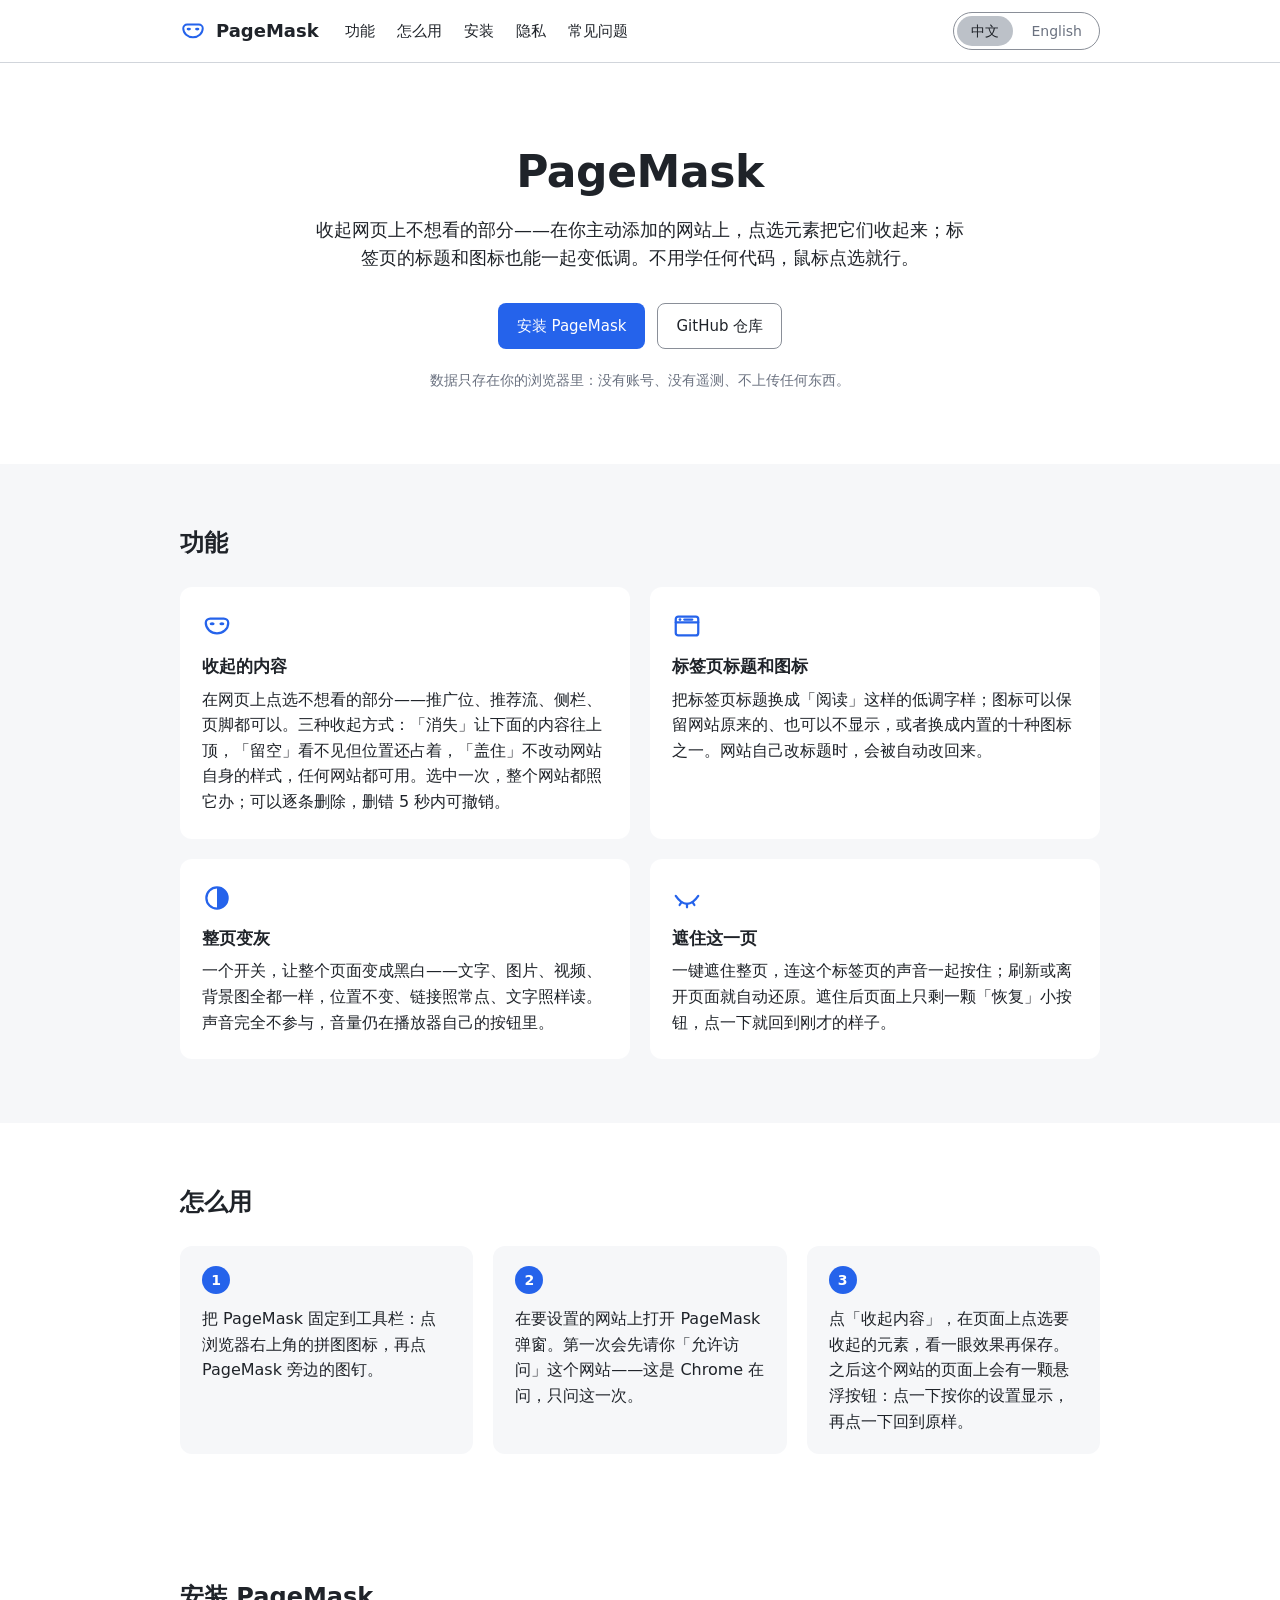
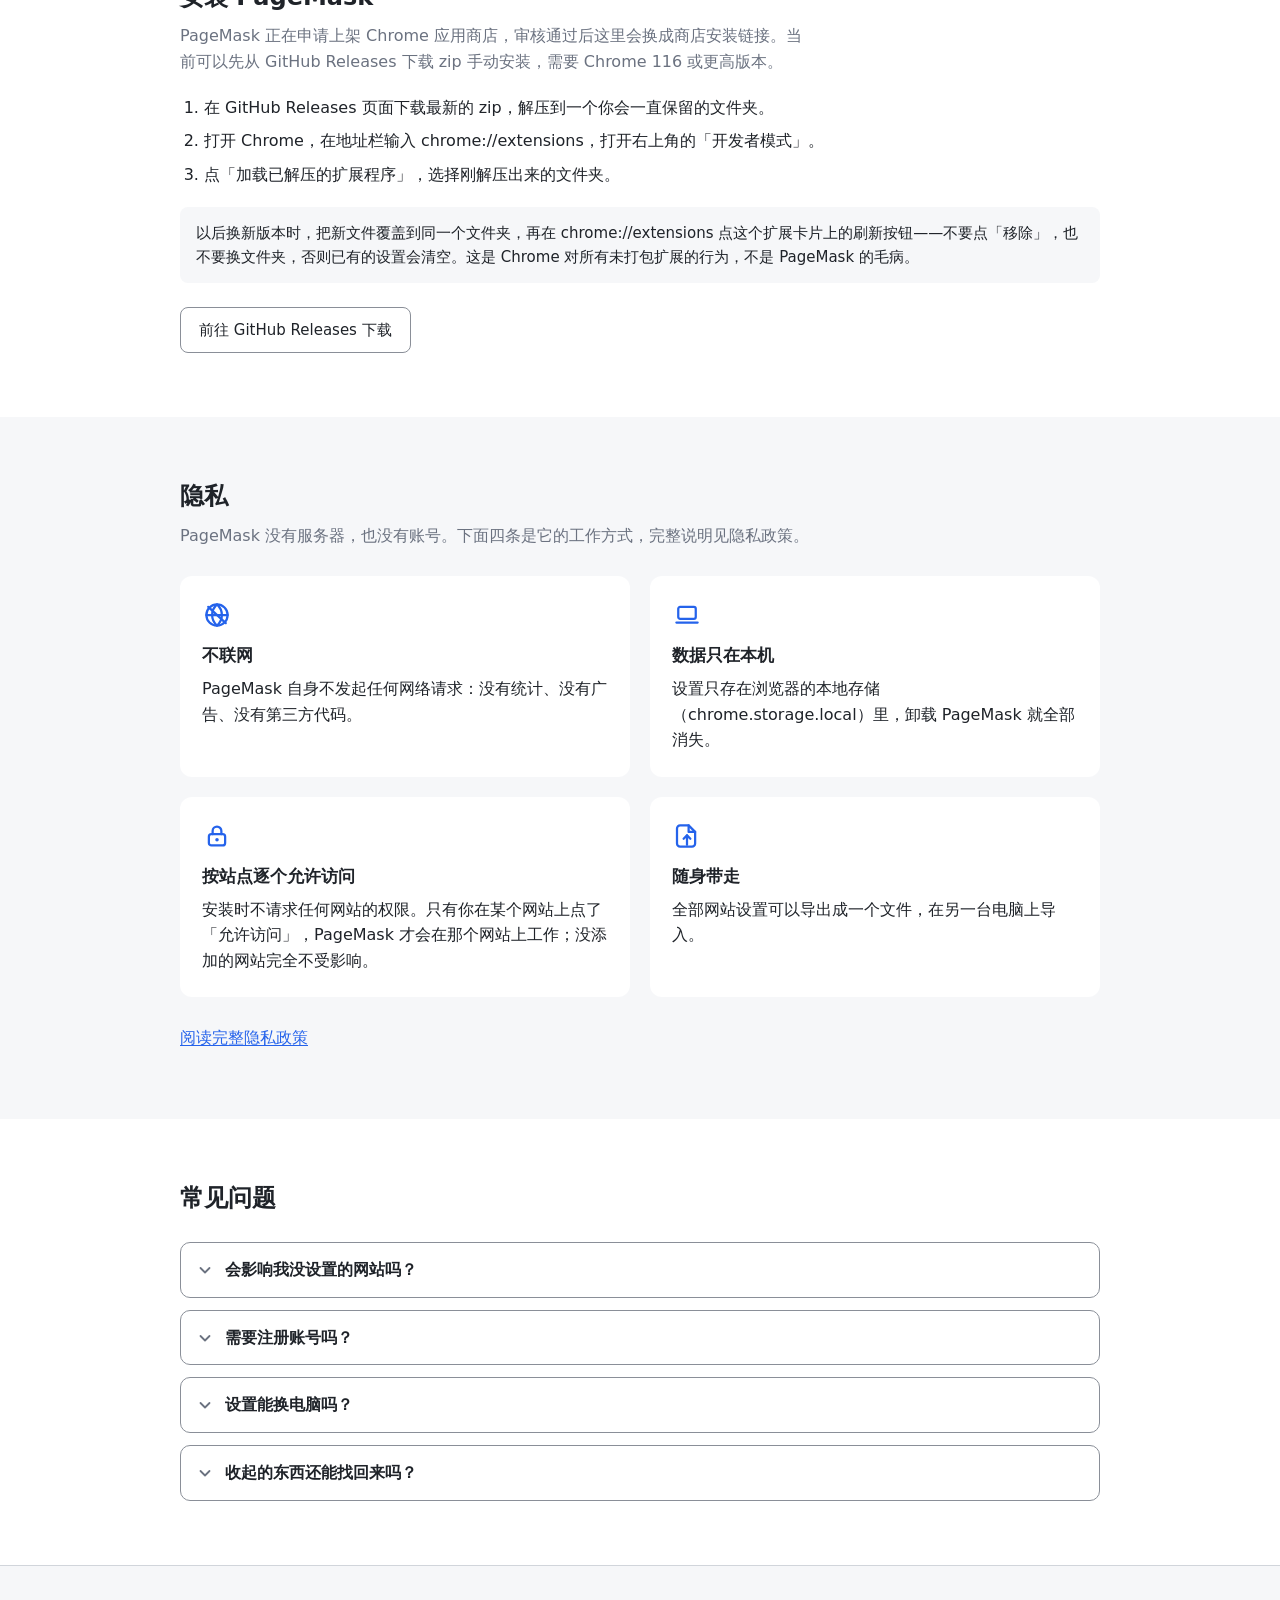
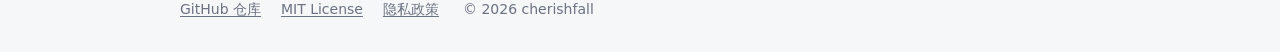
==== index.html @ 7dfb1380 "PageMask 落地页（中英双语）" ====
<!doctype html>
<html lang="zh-CN" data-title-zh="PageMask · 收起网页上不想看的部分" data-title-en="PageMask · Hide the parts of a page you don't want" data-desc-zh="PageMask 是一个 Chrome 扩展：在你主动添加的网站上，点选不想看的元素把它们收起来，标签页标题和图标也能一起变低调。数据只存在你的浏览器里。" data-desc-en="PageMask is a Chrome extension: on sites you add yourself, click the parts of a page you don't want and they're gone — and the tab goes low-key too. Your data stays in your browser.">
<head>
<meta charset="utf-8">
<meta name="viewport" content="width=device-width, initial-scale=1">
<meta name="color-scheme" content="light dark">
<meta name="description" content="PageMask 是一个 Chrome 扩展：在你主动添加的网站上，点选不想看的元素把它们收起来，标签页标题和图标也能一起变低调。数据只存在你的浏览器里。">
<meta name="theme-color" content="#ffffff" media="(prefers-color-scheme: light)">
<meta name="theme-color" content="#1f2329" media="(prefers-color-scheme: dark)">
<title>PageMask · 收起网页上不想看的部分</title>
<link rel="icon" href="data:image/svg+xml,%3Csvg xmlns='http://www.w3.org/2000/svg' viewBox='0 0 32 32'%3E%3Crect width='32' height='32' rx='7' fill='%232563eb'/%3E%3Cpath d='M6 13.5C6 11.1 7.9 9.3 10.3 9.3h11.4c2.4 0 4.3 1.8 4.3 4.2 0 5.6-4.5 9.5-10 9.5S6 19.1 6 13.5Z' fill='%23fff'/%3E%3Cellipse cx='11.4' cy='14' rx='2.3' ry='1.5' fill='%232563eb'/%3E%3Cellipse cx='20.6' cy='14' rx='2.3' ry='1.5' fill='%232563eb'/%3E%3C/svg%3E">
<script>
/* 语言偏好在首次绘制前应用，避免英文用户看到中文闪一下（JS 关闭时保持默认中文） */
(function () {
  'use strict';
  var lang = null;
  try { lang = localStorage.getItem('pagemask-landing-lang'); } catch (e) {}
  if (lang === 'en') {
    document.documentElement.classList.add('lang-en');
    document.documentElement.lang = 'en';
  }
})();
</script>
<style>
/* ── 色彩：与扩展 styles/tokens.css 同一套明暗两档（bg / bg-subtle / fg / muted / accent / border）。
   结构按 modern-web-guidance「dark-mode」：原始色值 → 语义变量默认浅色 →
   @media prefers-color-scheme 兜底（不支持 light-dark() 的浏览器）→ @supports light-dark()。
   对比度沿用 tokens.css 已实测的组合：fg/bg 15.78·12.75，muted/bg 4.83·5.98，
   accent/bg 5.17·7.68，border-control/bg 3.25·4.13（正文 ≥4.5，控件边界 ≥3）。 ── */
:root {
  color-scheme: light dark;

  /* 原始色值 */
  --accent-l: #2563eb;        --accent-d: #93b4ff;
  --accent-hover-l: #1d4ed8;  --accent-hover-d: #b4cbff;
  --accent-active-l: #1e40af; --accent-active-d: #c9dbff;
  --on-accent-l: #ffffff;     --on-accent-d: #1f2329;
  --fg-l: #1f2329;            --fg-d: #e5e7eb;
  --muted-l: #6b7280;         --muted-d: #9aa0a6;
  --bg-l: #ffffff;            --bg-d: #1f2329;
  --bg-subtle-l: #f6f7f9;     --bg-subtle-d: #2a2e35;
  --control-hover-l: #eef0f3; --control-hover-d: #23262c;
  --control-active-l: #e4e7eb;--control-active-d: #1d2025;
  --bg-selected-l: #bcc1c8;   --bg-selected-d: #303743;
  --border-l: #d1d5db;        --border-d: #3f444c;
  --border-control-l: #8a8f98;--border-control-d: #7d838c;

  /* 语义变量（默认浅色） */
  --accent: var(--accent-l);
  --accent-hover: var(--accent-hover-l);
  --accent-active: var(--accent-active-l);
  --on-accent: var(--on-accent-l);
  --fg: var(--fg-l);
  --muted: var(--muted-l);
  --bg: var(--bg-l);
  --bg-subtle: var(--bg-subtle-l);
  --control-hover: var(--control-hover-l);
  --control-active: var(--control-active-l);
  --bg-selected: var(--bg-selected-l);
  --border: var(--border-l);
  --border-control: var(--border-control-l);

  /* 动效：只动颜色类属性，150ms（design-ui §九）；reduced-motion 降到 120ms */
  --motion: 150ms;
  --ease: cubic-bezier(0.2, 0, 0.38, 0.9);
  --radius: 8px;
  --radius-card: 12px;
}
@media (prefers-color-scheme: dark) {
  :root {
    --accent: var(--accent-d);
    --accent-hover: var(--accent-hover-d);
    --accent-active: var(--accent-active-d);
    --on-accent: var(--on-accent-d);
    --fg: var(--fg-d);
    --muted: var(--muted-d);
    --bg: var(--bg-d);
    --bg-subtle: var(--bg-subtle-d);
    --control-hover: var(--control-hover-d);
    --control-active: var(--control-active-d);
    --bg-selected: var(--bg-selected-d);
    --border: var(--border-d);
    --border-control: var(--border-control-d);
  }
}
@supports (color: light-dark(#fff, #000)) {
  :root {
    --accent: light-dark(var(--accent-l), var(--accent-d));
    --accent-hover: light-dark(var(--accent-hover-l), var(--accent-hover-d));
    --accent-active: light-dark(var(--accent-active-l), var(--accent-active-d));
    --on-accent: light-dark(var(--on-accent-l), var(--on-accent-d));
    --fg: light-dark(var(--fg-l), var(--fg-d));
    --muted: light-dark(var(--muted-l), var(--muted-d));
    --bg: light-dark(var(--bg-l), var(--bg-d));
    --bg-subtle: light-dark(var(--bg-subtle-l), var(--bg-subtle-d));
    --control-hover: light-dark(var(--control-hover-l), var(--control-hover-d));
    --control-active: light-dark(var(--control-active-l), var(--control-active-d));
    --bg-selected: light-dark(var(--bg-selected-l), var(--bg-selected-d));
    --border: light-dark(var(--border-l), var(--border-d));
    --border-control: light-dark(var(--border-control-l), var(--border-control-d));
  }
}
@media (forced-colors: active) {
  :root {
    --accent: Highlight;
    --accent-hover: Highlight;
    --accent-active: Highlight;
    --on-accent: HighlightText;
    --fg: CanvasText;
    --muted: CanvasText;
    --bg: Canvas;
    --bg-subtle: Canvas;
    --control-hover: Canvas;
    --control-active: Canvas;
    --bg-selected: Canvas;
    --border: CanvasText;
    --border-control: CanvasText;
  }
}
@media (prefers-reduced-motion: reduce) {
  :root { --motion: 120ms; }
}
@media (prefers-reduced-motion: no-preference) {
  html { scroll-behavior: smooth; }
}

/* ── 基础 ── */
*, *::before, *::after { box-sizing: border-box; }
html { -webkit-text-size-adjust: 100%; }
body {
  margin: 0;
  background: var(--bg);
  color: var(--fg);
  font-family: system-ui, -apple-system, "PingFang SC", "Microsoft YaHei", sans-serif;
  font-size: 16px;
  line-height: 1.6;
}
h1, h2, h3, p, ul, ol { margin: 0; }
svg { display: block; }
main:focus { outline: none; }
.container { max-width: 960px; margin-inline: auto; padding-inline: 20px; }

/* ── 双语切换：无 JS 时默认显示中文；html.lang-en 时显示英文 ── */
html:not(.lang-en) body [lang="en"] { display: none; }
html.lang-en body [lang="zh-CN"] { display: none; }

/* ── 焦点可见 ── */
:where(a, button, summary):focus-visible {
  outline: 2px solid var(--accent);
  outline-offset: 2px;
  border-radius: 4px;
}
/* 状态切换只动颜色类属性 */
a, button, summary {
  transition:
    color var(--motion) var(--ease),
    background-color var(--motion) var(--ease),
    border-color var(--motion) var(--ease);
}

/* ── 跳转链接（skip link）：默认视觉隐藏，键盘聚焦时出现 ── */
.skip-link {
  position: fixed;
  top: 12px;
  left: 12px;
  z-index: 20;
  padding: 10px 14px;
  border-radius: var(--radius);
  background: var(--accent);
  color: var(--on-accent);
  font-weight: 500;
  text-decoration: none;
}
.skip-link:not(:focus) {
  position: absolute;
  width: 1px;
  height: 1px;
  overflow: hidden;
  clip-path: inset(50%);
  white-space: nowrap;
}

/* ── 页头 ── */
.site-header { border-bottom: 1px solid var(--border); background: var(--bg); }
.site-header .container {
  display: flex;
  flex-wrap: wrap;
  align-items: center;
  gap: 8px 24px;
  padding-block: 12px;
}
.brand {
  display: inline-flex;
  align-items: center;
  gap: 10px;
  padding: 4px 0;
  font-size: 18px;
  font-weight: 600;
  color: var(--fg);
  text-decoration: none;
}
.brand svg { width: 26px; height: 26px; color: var(--accent); }
.site-nav ul {
  display: flex;
  flex-wrap: wrap;
  gap: 2px 18px;
  margin: 0;
  padding: 0;
  list-style: none;
}
.site-nav a {
  display: inline-block;
  padding: 6px 2px;
  font-size: 15px;
  color: var(--fg);
  text-decoration: none;
  border-radius: 4px;
}
.site-nav a:hover {
  color: var(--accent);
  text-decoration: underline;
  text-underline-offset: 3px;
}
.lang-group {
  display: inline-flex;
  gap: 4px;
  margin-inline-start: auto;
  padding: 3px;
  border: 1px solid var(--border-control);
  border-radius: 999px;
}
.lang-group button {
  min-height: 30px;
  padding: 3px 14px;
  border: 0;
  border-radius: 999px;
  background: transparent;
  color: var(--muted);
  font: inherit;
  font-size: 14px;
  font-weight: 500;
  cursor: pointer;
}
.lang-group button:hover { color: var(--fg); }
.lang-group button[aria-pressed="true"] { background: var(--bg-selected); color: var(--fg); }

/* ── 按钮：主操作实心强调色，次操作浅底 + 控件色边框（一屏最多一个主操作） ── */
.btn {
  display: inline-flex;
  align-items: center;
  justify-content: center;
  gap: 8px;
  min-height: 44px;
  padding: 10px 18px;
  border: 1px solid transparent;
  border-radius: var(--radius);
  font-size: 15px;
  font-weight: 500;
  text-decoration: none;
  cursor: pointer;
}
.btn-primary { background: var(--accent); color: var(--on-accent); }
.btn-primary:hover { background: var(--accent-hover); }
.btn-primary:active { background: var(--accent-active); }
.btn-secondary { background: var(--bg); color: var(--fg); border-color: var(--border-control); }
.btn-secondary:hover { background: var(--control-hover); }
.btn-secondary:active { background: var(--control-active); }

/* 正文里的链接：强调色 + 常驻下划线 */
.text-link {
  color: var(--accent);
  text-decoration: underline;
  text-underline-offset: 2px;
}
.text-link:hover { color: var(--accent-hover); }
.text-link:active { color: var(--accent-active); }
/* 独立摆放的文字入口（不嵌在句子里）：补上下内边距，可点区 ≥24px（WCAG 2.5.8；
   句子里的行内链接按其「inline」例外豁免） */
.link-standalone { display: inline-block; padding: 4px 0; }

/* ── 区块 ── */
.section { padding-block: 64px; }
.section.band { background: var(--bg-subtle); }
.section h2 {
  font-size: 24px;
  font-weight: 600;
  line-height: 1.3;
}
.section-intro {
  margin-top: 10px;
  max-width: 62ch;
  color: var(--muted);
}

/* ── 首屏 ── */
.hero { padding-block: 84px 72px; text-align: center; }
.hero h1 {
  font-size: clamp(34px, 5vw, 44px);
  font-weight: 600;
  line-height: 1.15;
  letter-spacing: -0.01em;
}
.hero .lede {
  max-width: 36em;
  margin: 18px auto 0;
  font-size: 18px;
  line-height: 1.6;
}
.hero-actions {
  display: flex;
  flex-wrap: wrap;
  justify-content: center;
  gap: 12px;
  margin-top: 30px;
}
.trust {
  max-width: 44em;
  margin: 20px auto 0;
  color: var(--muted);
  font-size: 14px;
}

/* ── 卡片 ── */
.card-grid {
  display: grid;
  grid-template-columns: repeat(2, minmax(0, 1fr));
  gap: 20px;
  margin-top: 28px;
}
.card {
  padding: 24px 22px;
  border-radius: var(--radius-card);
  background: var(--bg-subtle);
}
.band .card { background: var(--bg); }
.card .card-icon { width: 30px; height: 30px; color: var(--accent); }
.card h3 { margin-top: 14px; font-size: 17px; font-weight: 600; line-height: 1.4; }
.card p { margin-top: 8px; }

/* ── 三步 ── */
.steps {
  display: grid;
  grid-template-columns: repeat(3, minmax(0, 1fr));
  gap: 20px;
  margin-top: 28px;
  padding: 0;
  list-style: none;
}
.steps li {
  padding: 20px 22px;
  border-radius: var(--radius-card);
  background: var(--bg-subtle);
}
.step-no {
  display: inline-grid;
  place-items: center;
  width: 28px;
  height: 28px;
  border-radius: 999px;
  background: var(--accent);
  color: var(--on-accent);
  font-size: 14px;
  font-weight: 600;
}
.steps p { margin-top: 12px; }

/* ── 安装 ── */
.install-list { margin-top: 20px; padding-inline-start: 24px; }
.install-list li { margin-block: 8px; }
.note {
  margin-top: 20px;
  padding: 14px 16px;
  border-radius: var(--radius);
  background: var(--bg-subtle);
  font-size: 15px;
}
.install-cta { margin-top: 24px; }

/* ── 常见问题：details 手风琴（按 modern-web-guidance「accordion」，非互斥，summary 内不放标题） ── */
.faq-list {
  display: grid;
  gap: 12px;
  margin-top: 28px;
}
.faq-list details {
  background: var(--bg);
  border: 1px solid var(--border-control);
  border-radius: 10px;
}
.faq-list summary {
  display: flex;
  align-items: center;
  gap: 12px;
  min-height: 24px;
  padding: 14px 16px;
  border-radius: 9px;
  font-size: 16px;
  font-weight: 600;
  cursor: pointer;
  list-style: none;
}
.faq-list summary::-webkit-details-marker { display: none; }
.faq-list summary:hover { background: var(--control-hover); }
.faq-list .chev { width: 16px; height: 16px; flex: none; color: var(--muted); }
.faq-list details[open] .chev { transform: rotate(180deg); }
.faq-a { padding: 0 16px 16px 44px; }

/* ── 页脚 ── */
.site-footer {
  border-top: 1px solid var(--border);
  background: var(--bg-subtle);
  padding-block: 28px;
  color: var(--muted);
  font-size: 14px;
}
.site-footer .container {
  display: flex;
  flex-wrap: wrap;
  align-items: center;
  gap: 8px 24px;
}
.site-footer ul {
  display: flex;
  flex-wrap: wrap;
  gap: 6px 20px;
  margin: 0;
  padding: 0;
  list-style: none;
}
.site-footer a {
  display: inline-block;
  padding: 4px 0;
  color: var(--muted);
  text-decoration: underline;
  text-underline-offset: 2px;
}
.site-footer a:hover { color: var(--fg); }

/* ── 响应式：360px 起单列 ── */
@media (max-width: 719px) {
  .section { padding-block: 48px; }
  .hero { padding-block: 56px 48px; }
  .card-grid, .point-grid, .steps { grid-template-columns: 1fr; }
  .faq-a { padding-left: 16px; }
}
@media (max-width: 479px) {
  .site-header .container { gap: 8px 16px; }
  .lang-group { margin-inline-start: 0; }
}
</style>
</head>
<body>
<a class="skip-link" href="#main"><span lang="zh-CN">跳到主要内容</span><span lang="en">Skip to main content</span></a>

<header class="site-header">
  <div class="container">
    <a class="brand" href="./">
      <svg viewBox="0 0 24 24" fill="none" stroke="currentColor" stroke-width="1.8" stroke-linecap="round" stroke-linejoin="round" aria-hidden="true">
        <path d="M3 9.5C3 7.5 4.6 6 6.6 6h10.8c2 0 3.6 1.5 3.6 3.5 0 4.8-4.2 8.3-9 8.3S3 14.3 3 9.5Z"/>
        <ellipse cx="8.1" cy="10.2" rx="2" ry="1.25" fill="currentColor" stroke="none"/>
        <ellipse cx="15.9" cy="10.2" rx="2" ry="1.25" fill="currentColor" stroke="none"/>
      </svg>
      <span>PageMask</span>
    </a>
    <nav class="site-nav">
      <ul>
        <li><a href="#features"><span lang="zh-CN">功能</span><span lang="en">Features</span></a></li>
        <li><a href="#how"><span lang="zh-CN">怎么用</span><span lang="en">How it works</span></a></li>
        <li><a href="#install"><span lang="zh-CN">安装</span><span lang="en">Install</span></a></li>
        <li><a href="#privacy"><span lang="zh-CN">隐私</span><span lang="en">Privacy</span></a></li>
        <li><a href="#faq"><span lang="zh-CN">常见问题</span><span lang="en">FAQ</span></a></li>
      </ul>
    </nav>
    <div class="lang-group" id="lang-group" role="group" aria-label="界面语言">
      <button type="button" id="lang-zh" aria-pressed="true">中文</button>
      <button type="button" id="lang-en" aria-pressed="false">English</button>
    </div>
  </div>
</header>

<main id="main" tabindex="-1">

  <section class="hero">
    <div class="container">
      <h1>PageMask</h1>
      <p class="lede">
        <span lang="zh-CN">收起网页上不想看的部分——在你主动添加的网站上，点选元素把它们收起来；标签页的标题和图标也能一起变低调。不用学任何代码，鼠标点选就行。</span>
        <span lang="en">Hide the parts of a page you don't want. On sites you add yourself, click the elements and they're gone — and the tab title and icon go low-key too. Nothing to learn: point, click, done.</span>
      </p>
      <div class="hero-actions">
        <a class="btn btn-primary" href="#install"><span lang="zh-CN">安装 PageMask</span><span lang="en">Install PageMask</span></a>
        <a class="btn btn-secondary" href="https://github.com/cherishfall/page-mask"><span lang="zh-CN">GitHub 仓库</span><span lang="en">View on GitHub</span></a>
      </div>
      <p class="trust">
        <span lang="zh-CN">数据只存在你的浏览器里：没有账号、没有遥测、不上传任何东西。</span>
        <span lang="en">Your data stays in your browser: no account, no telemetry, nothing gets uploaded.</span>
      </p>
    </div>
  </section>

  <section id="features" class="section band">
    <div class="container">
      <h2><span lang="zh-CN">功能</span><span lang="en">Features</span></h2>
      <div class="card-grid">

        <div class="card">
          <svg class="card-icon" viewBox="0 0 24 24" fill="none" stroke="currentColor" stroke-width="1.8" stroke-linecap="round" stroke-linejoin="round" aria-hidden="true">
            <path d="M3 9.5C3 7.5 4.6 6 6.6 6h10.8c2 0 3.6 1.5 3.6 3.5 0 4.8-4.2 8.3-9 8.3S3 14.3 3 9.5Z"/>
            <ellipse cx="8.1" cy="10.2" rx="2" ry="1.25" fill="currentColor" stroke="none"/>
            <ellipse cx="15.9" cy="10.2" rx="2" ry="1.25" fill="currentColor" stroke="none"/>
          </svg>
          <h3><span lang="zh-CN">收起的内容</span><span lang="en">Hidden items</span></h3>
          <p>
            <span lang="zh-CN">在网页上点选不想看的部分——推广位、推荐流、侧栏、页脚都可以。三种收起方式：「消失」让下面的内容往上顶，「留空」看不见但位置还占着，「盖住」不改动网站自身的样式，任何网站都可用。选中一次，整个网站都照它办；可以逐条删除，删错 5 秒内可撤销。</span>
            <span lang="en">Pick the parts of a page you don't want — promos, feeds, sidebars, footers. Three ways to hide: "Disappear" moves the content below up, "Keep space" leaves the slot empty, "Cover" works on any site without touching the site's own styles. One pick covers the whole site; delete items one by one, and a deletion can be undone within 5 seconds.</span>
          </p>
        </div>

        <div class="card">
          <svg class="card-icon" viewBox="0 0 24 24" fill="none" stroke="currentColor" stroke-width="1.8" stroke-linecap="round" stroke-linejoin="round" aria-hidden="true">
            <rect x="3" y="4.5" width="18" height="15" rx="2"/>
            <path d="M3 9h18"/>
            <circle cx="6.4" cy="6.8" r="1.1" fill="currentColor" stroke="none"/>
            <path d="M9.8 6.8h6.4"/>
          </svg>
          <h3><span lang="zh-CN">标签页标题和图标</span><span lang="en">Tab title &amp; icon</span></h3>
          <p>
            <span lang="zh-CN">把标签页标题换成「阅读」这样的低调字样；图标可以保留网站原来的、也可以不显示，或者换成内置的十种图标之一。网站自己改标题时，会被自动改回来。</span>
            <span lang="en">Turn the tab title into something low-key like "Reading". Keep the site's own icon, show no icon at all, or pick one of the ten built-in icons. If the site rewrites its title, PageMask changes it back automatically.</span>
          </p>
        </div>

        <div class="card">
          <svg class="card-icon" viewBox="0 0 24 24" fill="none" stroke="currentColor" stroke-width="1.8" stroke-linecap="round" stroke-linejoin="round" aria-hidden="true">
            <circle cx="12" cy="12" r="8.5"/>
            <path d="M12 3.5a8.5 8.5 0 0 1 0 17Z" fill="currentColor" stroke="none"/>
          </svg>
          <h3><span lang="zh-CN">整页变灰</span><span lang="en">Turn the whole page gray</span></h3>
          <p>
            <span lang="zh-CN">一个开关，让整个页面变成黑白——文字、图片、视频、背景图全都一样，位置不变、链接照常点、文字照样读。声音完全不参与，音量仍在播放器自己的按钮里。</span>
            <span lang="en">One switch turns the entire page black &amp; white — text, pictures, videos and background images alike. Everything keeps its place, links still work and text stays readable. Sound is not touched: volume stays with the player's own button.</span>
          </p>
        </div>

        <div class="card">
          <svg class="card-icon" viewBox="0 0 24 24" fill="none" stroke="currentColor" stroke-width="1.8" stroke-linecap="round" stroke-linejoin="round" aria-hidden="true">
            <path d="M3 10.3c2.9 4.3 5.9 6.3 9 6.3s6.1-2 9-6.3"/>
            <path d="M7.6 15.3l-1.5 2.3"/>
            <path d="M12 16.7v2.7"/>
            <path d="M16.4 15.3l1.5 2.3"/>
          </svg>
          <h3><span lang="zh-CN">遮住这一页</span><span lang="en">Cover this page</span></h3>
          <p>
            <span lang="zh-CN">一键遮住整页，连这个标签页的声音一起按住；刷新或离开页面就自动还原。遮住后页面上只剩一颗「恢复」小按钮，点一下就回到刚才的样子。</span>
            <span lang="en">One click covers the whole page and holds that tab's sound as well; reloading or leaving the page restores everything. A small "Restore" button stays on the page — click it to go back to what you were doing.</span>
          </p>
        </div>

      </div>
    </div>
  </section>

  <section id="how" class="section">
    <div class="container">
      <h2><span lang="zh-CN">怎么用</span><span lang="en">How it works</span></h2>
      <ol class="steps">
        <li>
          <span class="step-no" aria-hidden="true">1</span>
          <p>
            <span lang="zh-CN">把 PageMask 固定到工具栏：点浏览器右上角的拼图图标，再点 PageMask 旁边的图钉。</span>
            <span lang="en">Pin PageMask to the toolbar: click the puzzle-piece icon at the top of Chrome, then the pin next to PageMask.</span>
          </p>
        </li>
        <li>
          <span class="step-no" aria-hidden="true">2</span>
          <p>
            <span lang="zh-CN">在要设置的网站上打开 PageMask 弹窗。第一次会先请你「允许访问」这个网站——这是 Chrome 在问，只问这一次。</span>
            <span lang="en">Open the PageMask popup on the site you want to set up. The first time, Chrome asks you to "Allow access" for that site — it asks only once.</span>
          </p>
        </li>
        <li>
          <span class="step-no" aria-hidden="true">3</span>
          <p>
            <span lang="zh-CN">点「收起内容」，在页面上点选要收起的元素，看一眼效果再保存。之后这个网站的页面上会有一颗悬浮按钮：点一下按你的设置显示，再点一下回到原样。</span>
            <span lang="en">Click "Hide items", pick the elements on the page, check the result and save. From then on the page has a floating button: one click shows your settings, another click goes back to the site as it is.</span>
          </p>
        </li>
      </ol>
    </div>
  </section>

  <section id="install" class="section">
    <div class="container">
      <h2><span lang="zh-CN">安装 PageMask</span><span lang="en">Install PageMask</span></h2>
      <p class="section-intro">
        <span lang="zh-CN">PageMask 正在申请上架 Chrome 应用商店，审核通过后这里会换成商店安装链接。当前可以先从 GitHub Releases 下载 zip 手动安装，需要 Chrome 116 或更高版本。</span>
        <span lang="en">PageMask is under review for the Chrome Web Store; once it is listed, this section will link to the store. For now, download the zip from GitHub Releases and install it manually — Chrome 116 or later is required.</span>
      </p>
      <ol class="install-list">
        <li>
          <span lang="zh-CN">在 GitHub Releases 页面下载最新的 zip，解压到一个你会一直保留的文件夹。</span>
          <span lang="en">On GitHub Releases, download the latest zip and unzip it into a folder you will keep.</span>
        </li>
        <li>
          <span lang="zh-CN">打开 Chrome，在地址栏输入 chrome://extensions，打开右上角的「开发者模式」。</span>
          <span lang="en">Open chrome://extensions in Chrome and turn on Developer mode (top right).</span>
        </li>
        <li>
          <span lang="zh-CN">点「加载已解压的扩展程序」，选择刚解压出来的文件夹。</span>
          <span lang="en">Click Load unpacked and select the unzipped folder.</span>
        </li>
      </ol>
      <p class="note">
        <span lang="zh-CN">以后换新版本时，把新文件覆盖到同一个文件夹，再在 chrome://extensions 点这个扩展卡片上的刷新按钮——不要点「移除」，也不要换文件夹，否则已有的设置会清空。这是 Chrome 对所有未打包扩展的行为，不是 PageMask 的毛病。</span>
        <span lang="en">When a new version comes out, overwrite the same folder and click the reload button on the extension card in chrome://extensions. Don't click "Remove" and don't switch folders — either wipes your settings. This is how Chrome treats every unpacked extension, not something specific to PageMask.</span>
      </p>
      <p class="install-cta">
        <a class="btn btn-secondary" href="https://github.com/cherishfall/page-mask/releases/latest">
          <span lang="zh-CN">前往 GitHub Releases 下载</span>
          <span lang="en">Download from GitHub Releases</span>
        </a>
      </p>
    </div>
  </section>

  <section id="privacy" class="section band">
    <div class="container">
      <h2><span lang="zh-CN">隐私</span><span lang="en">Privacy</span></h2>
      <p class="section-intro">
        <span lang="zh-CN">PageMask 没有服务器，也没有账号。下面四条是它的工作方式，完整说明见隐私政策。</span>
        <span lang="en">PageMask has no server and no account. These four points are how it works; the full policy has the details.</span>
      </p>
      <div class="card-grid">

        <div class="card">
          <svg class="card-icon" viewBox="0 0 24 24" fill="none" stroke="currentColor" stroke-width="1.8" stroke-linecap="round" stroke-linejoin="round" aria-hidden="true">
            <circle cx="12" cy="12" r="8.5"/>
            <path d="M3.5 12h17"/>
            <path d="M12 3.5c2.6 2.4 3.9 5.2 3.9 8.5s-1.3 6.1-3.9 8.5c-2.6-2.4-3.9-5.2-3.9-8.5s1.3-6.1 3.9-8.5Z"/>
            <path d="M5 5.5l14 13"/>
          </svg>
          <h3><span lang="zh-CN">不联网</span><span lang="en">No network</span></h3>
          <p>
            <span lang="zh-CN">PageMask 自身不发起任何网络请求：没有统计、没有广告、没有第三方代码。</span>
            <span lang="en">PageMask makes no network requests of its own — no analytics, no ads, no third-party code.</span>
          </p>
        </div>

        <div class="card">
          <svg class="card-icon" viewBox="0 0 24 24" fill="none" stroke="currentColor" stroke-width="1.8" stroke-linecap="round" stroke-linejoin="round" aria-hidden="true">
            <rect x="5" y="5.5" width="14" height="9.5" rx="1.5"/>
            <path d="M3.5 18h17"/>
          </svg>
          <h3><span lang="zh-CN">数据只在本机</span><span lang="en">Data stays on this device</span></h3>
          <p>
            <span lang="zh-CN">设置只存在浏览器的本地存储（chrome.storage.local）里，卸载 PageMask 就全部消失。</span>
            <span lang="en">Settings live only in your browser's local storage (chrome.storage.local); uninstalling PageMask removes all of them.</span>
          </p>
        </div>

        <div class="card">
          <svg class="card-icon" viewBox="0 0 24 24" fill="none" stroke="currentColor" stroke-width="1.8" stroke-linecap="round" stroke-linejoin="round" aria-hidden="true">
            <rect x="5.5" y="10.5" width="13" height="9" rx="2"/>
            <path d="M8.5 10.5V8a3.5 3.5 0 0 1 7 0v2.5"/>
            <circle cx="12" cy="15" r="1.4" fill="currentColor" stroke="none"/>
          </svg>
          <h3><span lang="zh-CN">按站点逐个允许访问</span><span lang="en">Access, one site at a time</span></h3>
          <p>
            <span lang="zh-CN">安装时不请求任何网站的权限。只有你在某个网站上点了「允许访问」，PageMask 才会在那个网站上工作；没添加的网站完全不受影响。</span>
            <span lang="en">No site permissions are requested at install time. PageMask works on a site only after you click "Allow access" there; sites you haven't added are not touched at all.</span>
          </p>
        </div>

        <div class="card">
          <svg class="card-icon" viewBox="0 0 24 24" fill="none" stroke="currentColor" stroke-width="1.8" stroke-linecap="round" stroke-linejoin="round" aria-hidden="true">
            <path d="M6.5 3.5h6.8l5.2 5.2V18a2.5 2.5 0 0 1-2.5 2.5h-9.5A2.5 2.5 0 0 1 4 18V6a2.5 2.5 0 0 1 2.5-2.5Z"/>
            <path d="M13.3 3.5v5.2h5.2"/>
            <path d="M12 19v-7.5"/>
            <path d="M9.3 14.2 12 11.5l2.7 2.7"/>
          </svg>
          <h3><span lang="zh-CN">随身带走</span><span lang="en">Take your settings with you</span></h3>
          <p>
            <span lang="zh-CN">全部网站设置可以导出成一个文件，在另一台电脑上导入。</span>
            <span lang="en">All site settings export as one file; import it on another computer.</span>
          </p>
        </div>

      </div>
      <p class="install-cta">
        <a class="text-link link-standalone" href="privacy.html">
          <span lang="zh-CN">阅读完整隐私政策</span>
          <span lang="en">Read the full privacy policy</span>
        </a>
      </p>
    </div>
  </section>

  <section id="faq" class="section" aria-labelledby="faq-title">
    <div class="container">
      <h2 id="faq-title"><span lang="zh-CN">常见问题</span><span lang="en">Frequently asked questions</span></h2>
      <div class="faq-list">

        <details>
          <summary>
            <svg class="chev" viewBox="0 0 16 16" fill="none" stroke="currentColor" stroke-width="1.8" stroke-linecap="round" stroke-linejoin="round" aria-hidden="true"><path d="M3.5 6l4.5 4.5L12.5 6"/></svg>
            <span lang="zh-CN">会影响我没设置的网站吗？</span>
            <span lang="en">Will it affect sites I haven't set up?</span>
          </summary>
          <div class="faq-a">
            <p>
              <span lang="zh-CN">完全不会。你不主动添加的网站，PageMask 不会向页面注入任何脚本、样式或界面。</span>
              <span lang="en">Not at all. On sites you haven't added yourself, PageMask injects no script, no style and no UI into the page.</span>
            </p>
          </div>
        </details>

        <details>
          <summary>
            <svg class="chev" viewBox="0 0 16 16" fill="none" stroke="currentColor" stroke-width="1.8" stroke-linecap="round" stroke-linejoin="round" aria-hidden="true"><path d="M3.5 6l4.5 4.5L12.5 6"/></svg>
            <span lang="zh-CN">需要注册账号吗？</span>
            <span lang="en">Do I need an account?</span>
          </summary>
          <div class="faq-a">
            <p>
              <span lang="zh-CN">不需要。没有账号，也没有登录；设置就保存在你这台电脑的浏览器里。</span>
              <span lang="en">No. There is no account and no sign-in. Your settings live in the browser on this computer.</span>
            </p>
          </div>
        </details>

        <details>
          <summary>
            <svg class="chev" viewBox="0 0 16 16" fill="none" stroke="currentColor" stroke-width="1.8" stroke-linecap="round" stroke-linejoin="round" aria-hidden="true"><path d="M3.5 6l4.5 4.5L12.5 6"/></svg>
            <span lang="zh-CN">设置能换电脑吗？</span>
            <span lang="en">Can I move my settings to another computer?</span>
          </summary>
          <div class="faq-a">
            <p>
              <span lang="zh-CN">可以。把全部设置导出成一个文件，在另一台电脑上导入就行。</span>
              <span lang="en">Yes. Export all your settings as one file and import it on the other computer.</span>
            </p>
          </div>
        </details>

        <details>
          <summary>
            <svg class="chev" viewBox="0 0 16 16" fill="none" stroke="currentColor" stroke-width="1.8" stroke-linecap="round" stroke-linejoin="round" aria-hidden="true"><path d="M3.5 6l4.5 4.5L12.5 6"/></svg>
            <span lang="zh-CN">收起的东西还能找回来吗？</span>
            <span lang="en">Can I get hidden items back?</span>
          </summary>
          <div class="faq-a">
            <p>
              <span lang="zh-CN">可以。在设置里逐条删除，删错 5 秒内可撤销；也可以用「恢复网站原来的内容」一次全恢复。</span>
              <span lang="en">Yes. Delete items one by one in the settings — a deletion can be undone within 5 seconds — or use "Use the site's own content" to restore everything at once.</span>
            </p>
          </div>
        </details>

      </div>
    </div>
  </section>

</main>

<footer class="site-footer">
  <div class="container">
    <ul>
      <li><a href="https://github.com/cherishfall/page-mask"><span lang="zh-CN">GitHub 仓库</span><span lang="en">GitHub repository</span></a></li>
      <li><a href="https://github.com/cherishfall/page-mask/blob/master/LICENSE">MIT License</a></li>
      <li><a href="privacy.html"><span lang="zh-CN">隐私政策</span><span lang="en">Privacy policy</span></a></li>
    </ul>
    <p>© 2026 cherishfall</p>
  </div>
</footer>

<script>
(function () {
  'use strict';
  var KEY = 'pagemask-landing-lang';
  var root = document.documentElement;
  var btnZh = document.getElementById('lang-zh');
  var btnEn = document.getElementById('lang-en');
  var group = document.getElementById('lang-group');
  function stored() {
    try { return localStorage.getItem(KEY); } catch (e) { return null; }
  }
  function apply(lang, persist) {
    var en = lang === 'en';
    root.classList.toggle('lang-en', en);
    root.lang = en ? 'en' : 'zh-CN';
    btnZh.setAttribute('aria-pressed', en ? 'false' : 'true');
    btnEn.setAttribute('aria-pressed', en ? 'true' : 'false');
    document.title = en ? root.dataset.titleEn : root.dataset.titleZh;
    var desc = document.querySelector('meta[name="description"]');
    if (desc) desc.setAttribute('content', en ? root.dataset.descEn : root.dataset.descZh);
    if (group) group.setAttribute('aria-label', en ? 'Language' : '界面语言');
    if (persist) { try { localStorage.setItem(KEY, lang); } catch (e) {} }
  }
  btnZh.addEventListener('click', function () { apply('zh', true); });
  btnEn.addEventListener('click', function () { apply('en', true); });
  apply(stored() === 'en' ? 'en' : 'zh', false);
})();
</script>
</body>
</html>
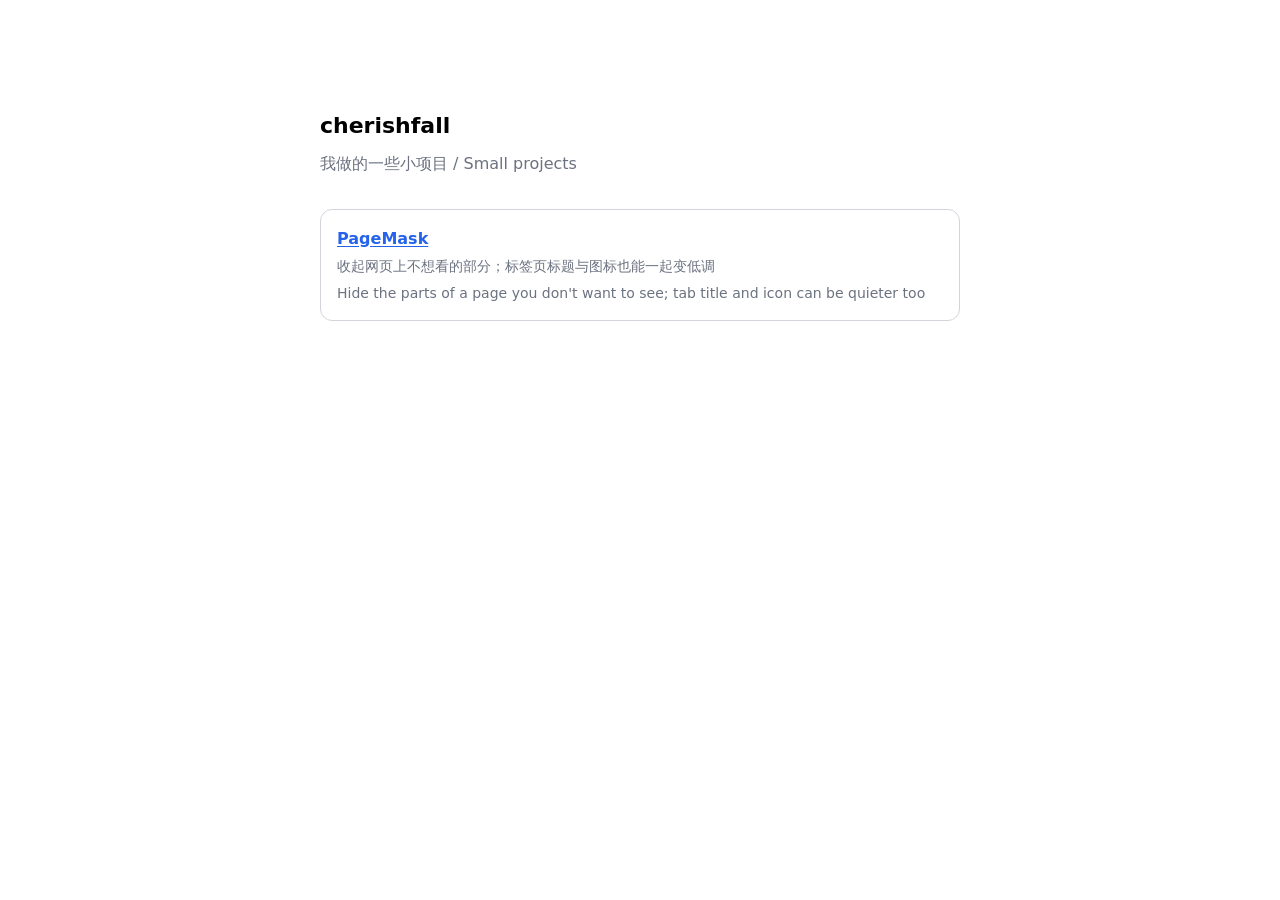
==== commit 7aab0889: "docs(pages): PageMask 页面迁到 /page-mask/，根路径改为项目索引并保留旧隐私政策跳转 (#196)" ====
--- a/index.html
+++ b/index.html
@@ -1,805 +1,36 @@
 <!doctype html>
-<html lang="zh-CN" data-title-zh="PageMask · 收起网页上不想看的部分" data-title-en="PageMask · Hide the parts of a page you don't want" data-desc-zh="PageMask 是一个 Chrome 扩展：在你主动添加的网站上，点选不想看的元素把它们收起来，标签页标题和图标也能一起变低调。数据只存在你的浏览器里。" data-desc-en="PageMask is a Chrome extension: on sites you add yourself, click the parts of a page you don't want and they're gone — and the tab goes low-key too. Your data stays in your browser.">
+<html lang="zh-CN">
 <head>
 <meta charset="utf-8">
 <meta name="viewport" content="width=device-width, initial-scale=1">
 <meta name="color-scheme" content="light dark">
-<meta name="description" content="PageMask 是一个 Chrome 扩展：在你主动添加的网站上，点选不想看的元素把它们收起来，标签页标题和图标也能一起变低调。数据只存在你的浏览器里。">
-<meta name="theme-color" content="#ffffff" media="(prefers-color-scheme: light)">
-<meta name="theme-color" content="#1f2329" media="(prefers-color-scheme: dark)">
-<title>PageMask · 收起网页上不想看的部分</title>
-<link rel="icon" href="data:image/svg+xml,%3Csvg xmlns='http://www.w3.org/2000/svg' viewBox='0 0 32 32'%3E%3Crect width='32' height='32' rx='7' fill='%232563eb'/%3E%3Cpath d='M6 13.5C6 11.1 7.9 9.3 10.3 9.3h11.4c2.4 0 4.3 1.8 4.3 4.2 0 5.6-4.5 9.5-10 9.5S6 19.1 6 13.5Z' fill='%23fff'/%3E%3Cellipse cx='11.4' cy='14' rx='2.3' ry='1.5' fill='%232563eb'/%3E%3Cellipse cx='20.6' cy='14' rx='2.3' ry='1.5' fill='%232563eb'/%3E%3C/svg%3E">
-<script>
-/* 语言偏好在首次绘制前应用，避免英文用户看到中文闪一下（JS 关闭时保持默认中文） */
-(function () {
-  'use strict';
-  var lang = null;
-  try { lang = localStorage.getItem('pagemask-landing-lang'); } catch (e) {}
-  if (lang === 'en') {
-    document.documentElement.classList.add('lang-en');
-    document.documentElement.lang = 'en';
+<title>cherishfall · 项目 / Projects</title>
+<style>
+  :root { color-scheme: light dark; font-family: system-ui, -apple-system, 'PingFang SC', 'Microsoft YaHei', sans-serif; }
+  body { max-width: 640px; margin: 12vh auto; padding: 0 24px; line-height: 1.6; }
+  h1 { font-size: 22px; font-weight: 600; margin: 0 0 8px; }
+  .intro { margin: 0 0 32px; color: #6b7280; }
+  ul { list-style: none; padding: 0; margin: 0; }
+  li { margin: 0 0 20px; padding: 16px; border: 1px solid #d1d5db; border-radius: 12px; }
+  li a { color: #2563eb; font-weight: 600; text-underline-offset: 2px; }
+  .desc { display: block; margin-top: 4px; color: #6b7280; font-size: 14px; }
+  @media (prefers-color-scheme: dark) {
+    li { border-color: #3f444c; }
+    li a { color: #93b4ff; }
+    .intro, .desc { color: #9aa0a6; }
   }
-})();
-</script>
-<style>
-/* ── 色彩：与扩展 styles/tokens.css 同一套明暗两档（bg / bg-subtle / fg / muted / accent / border）。
-   结构按 modern-web-guidance「dark-mode」：原始色值 → 语义变量默认浅色 →
-   @media prefers-color-scheme 兜底（不支持 light-dark() 的浏览器）→ @supports light-dark()。
-   对比度沿用 tokens.css 已实测的组合：fg/bg 15.78·12.75，muted/bg 4.83·5.98，
-   accent/bg 5.17·7.68，border-control/bg 3.25·4.13（正文 ≥4.5，控件边界 ≥3）。 ── */
-:root {
-  color-scheme: light dark;
-
-  /* 原始色值 */
-  --accent-l: #2563eb;        --accent-d: #93b4ff;
-  --accent-hover-l: #1d4ed8;  --accent-hover-d: #b4cbff;
-  --accent-active-l: #1e40af; --accent-active-d: #c9dbff;
-  --on-accent-l: #ffffff;     --on-accent-d: #1f2329;
-  --fg-l: #1f2329;            --fg-d: #e5e7eb;
-  --muted-l: #6b7280;         --muted-d: #9aa0a6;
-  --bg-l: #ffffff;            --bg-d: #1f2329;
-  --bg-subtle-l: #f6f7f9;     --bg-subtle-d: #2a2e35;
-  --control-hover-l: #eef0f3; --control-hover-d: #23262c;
-  --control-active-l: #e4e7eb;--control-active-d: #1d2025;
-  --bg-selected-l: #bcc1c8;   --bg-selected-d: #303743;
-  --border-l: #d1d5db;        --border-d: #3f444c;
-  --border-control-l: #8a8f98;--border-control-d: #7d838c;
-
-  /* 语义变量（默认浅色） */
-  --accent: var(--accent-l);
-  --accent-hover: var(--accent-hover-l);
-  --accent-active: var(--accent-active-l);
-  --on-accent: var(--on-accent-l);
-  --fg: var(--fg-l);
-  --muted: var(--muted-l);
-  --bg: var(--bg-l);
-  --bg-subtle: var(--bg-subtle-l);
-  --control-hover: var(--control-hover-l);
-  --control-active: var(--control-active-l);
-  --bg-selected: var(--bg-selected-l);
-  --border: var(--border-l);
-  --border-control: var(--border-control-l);
-
-  /* 动效：只动颜色类属性，150ms（design-ui §九）；reduced-motion 降到 120ms */
-  --motion: 150ms;
-  --ease: cubic-bezier(0.2, 0, 0.38, 0.9);
-  --radius: 8px;
-  --radius-card: 12px;
-}
-@media (prefers-color-scheme: dark) {
-  :root {
-    --accent: var(--accent-d);
-    --accent-hover: var(--accent-hover-d);
-    --accent-active: var(--accent-active-d);
-    --on-accent: var(--on-accent-d);
-    --fg: var(--fg-d);
-    --muted: var(--muted-d);
-    --bg: var(--bg-d);
-    --bg-subtle: var(--bg-subtle-d);
-    --control-hover: var(--control-hover-d);
-    --control-active: var(--control-active-d);
-    --bg-selected: var(--bg-selected-d);
-    --border: var(--border-d);
-    --border-control: var(--border-control-d);
-  }
-}
-@supports (color: light-dark(#fff, #000)) {
-  :root {
-    --accent: light-dark(var(--accent-l), var(--accent-d));
-    --accent-hover: light-dark(var(--accent-hover-l), var(--accent-hover-d));
-    --accent-active: light-dark(var(--accent-active-l), var(--accent-active-d));
-    --on-accent: light-dark(var(--on-accent-l), var(--on-accent-d));
-    --fg: light-dark(var(--fg-l), var(--fg-d));
-    --muted: light-dark(var(--muted-l), var(--muted-d));
-    --bg: light-dark(var(--bg-l), var(--bg-d));
-    --bg-subtle: light-dark(var(--bg-subtle-l), var(--bg-subtle-d));
-    --control-hover: light-dark(var(--control-hover-l), var(--control-hover-d));
-    --control-active: light-dark(var(--control-active-l), var(--control-active-d));
-    --bg-selected: light-dark(var(--bg-selected-l), var(--bg-selected-d));
-    --border: light-dark(var(--border-l), var(--border-d));
-    --border-control: light-dark(var(--border-control-l), var(--border-control-d));
-  }
-}
-@media (forced-colors: active) {
-  :root {
-    --accent: Highlight;
-    --accent-hover: Highlight;
-    --accent-active: Highlight;
-    --on-accent: HighlightText;
-    --fg: CanvasText;
-    --muted: CanvasText;
-    --bg: Canvas;
-    --bg-subtle: Canvas;
-    --control-hover: Canvas;
-    --control-active: Canvas;
-    --bg-selected: Canvas;
-    --border: CanvasText;
-    --border-control: CanvasText;
-  }
-}
-@media (prefers-reduced-motion: reduce) {
-  :root { --motion: 120ms; }
-}
-@media (prefers-reduced-motion: no-preference) {
-  html { scroll-behavior: smooth; }
-}
-
-/* ── 基础 ── */
-*, *::before, *::after { box-sizing: border-box; }
-html { -webkit-text-size-adjust: 100%; }
-body {
-  margin: 0;
-  background: var(--bg);
-  color: var(--fg);
-  font-family: system-ui, -apple-system, "PingFang SC", "Microsoft YaHei", sans-serif;
-  font-size: 16px;
-  line-height: 1.6;
-}
-h1, h2, h3, p, ul, ol { margin: 0; }
-svg { display: block; }
-main:focus { outline: none; }
-.container { max-width: 960px; margin-inline: auto; padding-inline: 20px; }
-
-/* ── 双语切换：无 JS 时默认显示中文；html.lang-en 时显示英文 ── */
-html:not(.lang-en) body [lang="en"] { display: none; }
-html.lang-en body [lang="zh-CN"] { display: none; }
-
-/* ── 焦点可见 ── */
-:where(a, button, summary):focus-visible {
-  outline: 2px solid var(--accent);
-  outline-offset: 2px;
-  border-radius: 4px;
-}
-/* 状态切换只动颜色类属性 */
-a, button, summary {
-  transition:
-    color var(--motion) var(--ease),
-    background-color var(--motion) var(--ease),
-    border-color var(--motion) var(--ease);
-}
-
-/* ── 跳转链接（skip link）：默认视觉隐藏，键盘聚焦时出现 ── */
-.skip-link {
-  position: fixed;
-  top: 12px;
-  left: 12px;
-  z-index: 20;
-  padding: 10px 14px;
-  border-radius: var(--radius);
-  background: var(--accent);
-  color: var(--on-accent);
-  font-weight: 500;
-  text-decoration: none;
-}
-.skip-link:not(:focus) {
-  position: absolute;
-  width: 1px;
-  height: 1px;
-  overflow: hidden;
-  clip-path: inset(50%);
-  white-space: nowrap;
-}
-
-/* ── 页头 ── */
-.site-header { border-bottom: 1px solid var(--border); background: var(--bg); }
-.site-header .container {
-  display: flex;
-  flex-wrap: wrap;
-  align-items: center;
-  gap: 8px 24px;
-  padding-block: 12px;
-}
-.brand {
-  display: inline-flex;
-  align-items: center;
-  gap: 10px;
-  padding: 4px 0;
-  font-size: 18px;
-  font-weight: 600;
-  color: var(--fg);
-  text-decoration: none;
-}
-.brand svg { width: 26px; height: 26px; color: var(--accent); }
-.site-nav ul {
-  display: flex;
-  flex-wrap: wrap;
-  gap: 2px 18px;
-  margin: 0;
-  padding: 0;
-  list-style: none;
-}
-.site-nav a {
-  display: inline-block;
-  padding: 6px 2px;
-  font-size: 15px;
-  color: var(--fg);
-  text-decoration: none;
-  border-radius: 4px;
-}
-.site-nav a:hover {
-  color: var(--accent);
-  text-decoration: underline;
-  text-underline-offset: 3px;
-}
-.lang-group {
-  display: inline-flex;
-  gap: 4px;
-  margin-inline-start: auto;
-  padding: 3px;
-  border: 1px solid var(--border-control);
-  border-radius: 999px;
-}
-.lang-group button {
-  min-height: 30px;
-  padding: 3px 14px;
-  border: 0;
-  border-radius: 999px;
-  background: transparent;
-  color: var(--muted);
-  font: inherit;
-  font-size: 14px;
-  font-weight: 500;
-  cursor: pointer;
-}
-.lang-group button:hover { color: var(--fg); }
-.lang-group button[aria-pressed="true"] { background: var(--bg-selected); color: var(--fg); }
-
-/* ── 按钮：主操作实心强调色，次操作浅底 + 控件色边框（一屏最多一个主操作） ── */
-.btn {
-  display: inline-flex;
-  align-items: center;
-  justify-content: center;
-  gap: 8px;
-  min-height: 44px;
-  padding: 10px 18px;
-  border: 1px solid transparent;
-  border-radius: var(--radius);
-  font-size: 15px;
-  font-weight: 500;
-  text-decoration: none;
-  cursor: pointer;
-}
-.btn-primary { background: var(--accent); color: var(--on-accent); }
-.btn-primary:hover { background: var(--accent-hover); }
-.btn-primary:active { background: var(--accent-active); }
-.btn-secondary { background: var(--bg); color: var(--fg); border-color: var(--border-control); }
-.btn-secondary:hover { background: var(--control-hover); }
-.btn-secondary:active { background: var(--control-active); }
-
-/* 正文里的链接：强调色 + 常驻下划线 */
-.text-link {
-  color: var(--accent);
-  text-decoration: underline;
-  text-underline-offset: 2px;
-}
-.text-link:hover { color: var(--accent-hover); }
-.text-link:active { color: var(--accent-active); }
-/* 独立摆放的文字入口（不嵌在句子里）：补上下内边距，可点区 ≥24px（WCAG 2.5.8；
-   句子里的行内链接按其「inline」例外豁免） */
-.link-standalone { display: inline-block; padding: 4px 0; }
-
-/* ── 区块 ── */
-.section { padding-block: 64px; }
-.section.band { background: var(--bg-subtle); }
-.section h2 {
-  font-size: 24px;
-  font-weight: 600;
-  line-height: 1.3;
-}
-.section-intro {
-  margin-top: 10px;
-  max-width: 62ch;
-  color: var(--muted);
-}
-
-/* ── 首屏 ── */
-.hero { padding-block: 84px 72px; text-align: center; }
-.hero h1 {
-  font-size: clamp(34px, 5vw, 44px);
-  font-weight: 600;
-  line-height: 1.15;
-  letter-spacing: -0.01em;
-}
-.hero .lede {
-  max-width: 36em;
-  margin: 18px auto 0;
-  font-size: 18px;
-  line-height: 1.6;
-}
-.hero-actions {
-  display: flex;
-  flex-wrap: wrap;
-  justify-content: center;
-  gap: 12px;
-  margin-top: 30px;
-}
-.trust {
-  max-width: 44em;
-  margin: 20px auto 0;
-  color: var(--muted);
-  font-size: 14px;
-}
-
-/* ── 卡片 ── */
-.card-grid {
-  display: grid;
-  grid-template-columns: repeat(2, minmax(0, 1fr));
-  gap: 20px;
-  margin-top: 28px;
-}
-.card {
-  padding: 24px 22px;
-  border-radius: var(--radius-card);
-  background: var(--bg-subtle);
-}
-.band .card { background: var(--bg); }
-.card .card-icon { width: 30px; height: 30px; color: var(--accent); }
-.card h3 { margin-top: 14px; font-size: 17px; font-weight: 600; line-height: 1.4; }
-.card p { margin-top: 8px; }
-
-/* ── 三步 ── */
-.steps {
-  display: grid;
-  grid-template-columns: repeat(3, minmax(0, 1fr));
-  gap: 20px;
-  margin-top: 28px;
-  padding: 0;
-  list-style: none;
-}
-.steps li {
-  padding: 20px 22px;
-  border-radius: var(--radius-card);
-  background: var(--bg-subtle);
-}
-.step-no {
-  display: inline-grid;
-  place-items: center;
-  width: 28px;
-  height: 28px;
-  border-radius: 999px;
-  background: var(--accent);
-  color: var(--on-accent);
-  font-size: 14px;
-  font-weight: 600;
-}
-.steps p { margin-top: 12px; }
-
-/* ── 安装 ── */
-.install-list { margin-top: 20px; padding-inline-start: 24px; }
-.install-list li { margin-block: 8px; }
-.note {
-  margin-top: 20px;
-  padding: 14px 16px;
-  border-radius: var(--radius);
-  background: var(--bg-subtle);
-  font-size: 15px;
-}
-.install-cta { margin-top: 24px; }
-
-/* ── 常见问题：details 手风琴（按 modern-web-guidance「accordion」，非互斥，summary 内不放标题） ── */
-.faq-list {
-  display: grid;
-  gap: 12px;
-  margin-top: 28px;
-}
-.faq-list details {
-  background: var(--bg);
-  border: 1px solid var(--border-control);
-  border-radius: 10px;
-}
-.faq-list summary {
-  display: flex;
-  align-items: center;
-  gap: 12px;
-  min-height: 24px;
-  padding: 14px 16px;
-  border-radius: 9px;
-  font-size: 16px;
-  font-weight: 600;
-  cursor: pointer;
-  list-style: none;
-}
-.faq-list summary::-webkit-details-marker { display: none; }
-.faq-list summary:hover { background: var(--control-hover); }
-.faq-list .chev { width: 16px; height: 16px; flex: none; color: var(--muted); }
-.faq-list details[open] .chev { transform: rotate(180deg); }
-.faq-a { padding: 0 16px 16px 44px; }
-
-/* ── 页脚 ── */
-.site-footer {
-  border-top: 1px solid var(--border);
-  background: var(--bg-subtle);
-  padding-block: 28px;
-  color: var(--muted);
-  font-size: 14px;
-}
-.site-footer .container {
-  display: flex;
-  flex-wrap: wrap;
-  align-items: center;
-  gap: 8px 24px;
-}
-.site-footer ul {
-  display: flex;
-  flex-wrap: wrap;
-  gap: 6px 20px;
-  margin: 0;
-  padding: 0;
-  list-style: none;
-}
-.site-footer a {
-  display: inline-block;
-  padding: 4px 0;
-  color: var(--muted);
-  text-decoration: underline;
-  text-underline-offset: 2px;
-}
-.site-footer a:hover { color: var(--fg); }
-
-/* ── 响应式：360px 起单列 ── */
-@media (max-width: 719px) {
-  .section { padding-block: 48px; }
-  .hero { padding-block: 56px 48px; }
-  .card-grid, .point-grid, .steps { grid-template-columns: 1fr; }
-  .faq-a { padding-left: 16px; }
-}
-@media (max-width: 479px) {
-  .site-header .container { gap: 8px 16px; }
-  .lang-group { margin-inline-start: 0; }
-}
 </style>
 </head>
 <body>
-<a class="skip-link" href="#main"><span lang="zh-CN">跳到主要内容</span><span lang="en">Skip to main content</span></a>
-
-<header class="site-header">
-  <div class="container">
-    <a class="brand" href="./">
-      <svg viewBox="0 0 24 24" fill="none" stroke="currentColor" stroke-width="1.8" stroke-linecap="round" stroke-linejoin="round" aria-hidden="true">
-        <path d="M3 9.5C3 7.5 4.6 6 6.6 6h10.8c2 0 3.6 1.5 3.6 3.5 0 4.8-4.2 8.3-9 8.3S3 14.3 3 9.5Z"/>
-        <ellipse cx="8.1" cy="10.2" rx="2" ry="1.25" fill="currentColor" stroke="none"/>
-        <ellipse cx="15.9" cy="10.2" rx="2" ry="1.25" fill="currentColor" stroke="none"/>
-      </svg>
-      <span>PageMask</span>
-    </a>
-    <nav class="site-nav">
-      <ul>
-        <li><a href="#features"><span lang="zh-CN">功能</span><span lang="en">Features</span></a></li>
-        <li><a href="#how"><span lang="zh-CN">怎么用</span><span lang="en">How it works</span></a></li>
-        <li><a href="#install"><span lang="zh-CN">安装</span><span lang="en">Install</span></a></li>
-        <li><a href="#privacy"><span lang="zh-CN">隐私</span><span lang="en">Privacy</span></a></li>
-        <li><a href="#faq"><span lang="zh-CN">常见问题</span><span lang="en">FAQ</span></a></li>
-      </ul>
-    </nav>
-    <div class="lang-group" id="lang-group" role="group" aria-label="界面语言">
-      <button type="button" id="lang-zh" aria-pressed="true">中文</button>
-      <button type="button" id="lang-en" aria-pressed="false">English</button>
-    </div>
-  </div>
-</header>
-
-<main id="main" tabindex="-1">
-
-  <section class="hero">
-    <div class="container">
-      <h1>PageMask</h1>
-      <p class="lede">
-        <span lang="zh-CN">收起网页上不想看的部分——在你主动添加的网站上，点选元素把它们收起来；标签页的标题和图标也能一起变低调。不用学任何代码，鼠标点选就行。</span>
-        <span lang="en">Hide the parts of a page you don't want. On sites you add yourself, click the elements and they're gone — and the tab title and icon go low-key too. Nothing to learn: point, click, done.</span>
-      </p>
-      <div class="hero-actions">
-        <a class="btn btn-primary" href="#install"><span lang="zh-CN">安装 PageMask</span><span lang="en">Install PageMask</span></a>
-        <a class="btn btn-secondary" href="https://github.com/cherishfall/page-mask"><span lang="zh-CN">GitHub 仓库</span><span lang="en">View on GitHub</span></a>
-      </div>
-      <p class="trust">
-        <span lang="zh-CN">数据只存在你的浏览器里：没有账号、没有遥测、不上传任何东西。</span>
-        <span lang="en">Your data stays in your browser: no account, no telemetry, nothing gets uploaded.</span>
-      </p>
-    </div>
-  </section>
-
-  <section id="features" class="section band">
-    <div class="container">
-      <h2><span lang="zh-CN">功能</span><span lang="en">Features</span></h2>
-      <div class="card-grid">
-
-        <div class="card">
-          <svg class="card-icon" viewBox="0 0 24 24" fill="none" stroke="currentColor" stroke-width="1.8" stroke-linecap="round" stroke-linejoin="round" aria-hidden="true">
-            <path d="M3 9.5C3 7.5 4.6 6 6.6 6h10.8c2 0 3.6 1.5 3.6 3.5 0 4.8-4.2 8.3-9 8.3S3 14.3 3 9.5Z"/>
-            <ellipse cx="8.1" cy="10.2" rx="2" ry="1.25" fill="currentColor" stroke="none"/>
-            <ellipse cx="15.9" cy="10.2" rx="2" ry="1.25" fill="currentColor" stroke="none"/>
-          </svg>
-          <h3><span lang="zh-CN">收起的内容</span><span lang="en">Hidden items</span></h3>
-          <p>
-            <span lang="zh-CN">在网页上点选不想看的部分——推广位、推荐流、侧栏、页脚都可以。三种收起方式：「消失」让下面的内容往上顶，「留空」看不见但位置还占着，「盖住」不改动网站自身的样式，任何网站都可用。选中一次，整个网站都照它办；可以逐条删除，删错 5 秒内可撤销。</span>
-            <span lang="en">Pick the parts of a page you don't want — promos, feeds, sidebars, footers. Three ways to hide: "Disappear" moves the content below up, "Keep space" leaves the slot empty, "Cover" works on any site without touching the site's own styles. One pick covers the whole site; delete items one by one, and a deletion can be undone within 5 seconds.</span>
-          </p>
-        </div>
-
-        <div class="card">
-          <svg class="card-icon" viewBox="0 0 24 24" fill="none" stroke="currentColor" stroke-width="1.8" stroke-linecap="round" stroke-linejoin="round" aria-hidden="true">
-            <rect x="3" y="4.5" width="18" height="15" rx="2"/>
-            <path d="M3 9h18"/>
-            <circle cx="6.4" cy="6.8" r="1.1" fill="currentColor" stroke="none"/>
-            <path d="M9.8 6.8h6.4"/>
-          </svg>
-          <h3><span lang="zh-CN">标签页标题和图标</span><span lang="en">Tab title &amp; icon</span></h3>
-          <p>
-            <span lang="zh-CN">把标签页标题换成「阅读」这样的低调字样；图标可以保留网站原来的、也可以不显示，或者换成内置的十种图标之一。网站自己改标题时，会被自动改回来。</span>
-            <span lang="en">Turn the tab title into something low-key like "Reading". Keep the site's own icon, show no icon at all, or pick one of the ten built-in icons. If the site rewrites its title, PageMask changes it back automatically.</span>
-          </p>
-        </div>
-
-        <div class="card">
-          <svg class="card-icon" viewBox="0 0 24 24" fill="none" stroke="currentColor" stroke-width="1.8" stroke-linecap="round" stroke-linejoin="round" aria-hidden="true">
-            <circle cx="12" cy="12" r="8.5"/>
-            <path d="M12 3.5a8.5 8.5 0 0 1 0 17Z" fill="currentColor" stroke="none"/>
-          </svg>
-          <h3><span lang="zh-CN">整页变灰</span><span lang="en">Turn the whole page gray</span></h3>
-          <p>
-            <span lang="zh-CN">一个开关，让整个页面变成黑白——文字、图片、视频、背景图全都一样，位置不变、链接照常点、文字照样读。声音完全不参与，音量仍在播放器自己的按钮里。</span>
-            <span lang="en">One switch turns the entire page black &amp; white — text, pictures, videos and background images alike. Everything keeps its place, links still work and text stays readable. Sound is not touched: volume stays with the player's own button.</span>
-          </p>
-        </div>
-
-        <div class="card">
-          <svg class="card-icon" viewBox="0 0 24 24" fill="none" stroke="currentColor" stroke-width="1.8" stroke-linecap="round" stroke-linejoin="round" aria-hidden="true">
-            <path d="M3 10.3c2.9 4.3 5.9 6.3 9 6.3s6.1-2 9-6.3"/>
-            <path d="M7.6 15.3l-1.5 2.3"/>
-            <path d="M12 16.7v2.7"/>
-            <path d="M16.4 15.3l1.5 2.3"/>
-          </svg>
-          <h3><span lang="zh-CN">遮住这一页</span><span lang="en">Cover this page</span></h3>
-          <p>
-            <span lang="zh-CN">一键遮住整页，连这个标签页的声音一起按住；刷新或离开页面就自动还原。遮住后页面上只剩一颗「恢复」小按钮，点一下就回到刚才的样子。</span>
-            <span lang="en">One click covers the whole page and holds that tab's sound as well; reloading or leaving the page restores everything. A small "Restore" button stays on the page — click it to go back to what you were doing.</span>
-          </p>
-        </div>
-
-      </div>
-    </div>
-  </section>
-
-  <section id="how" class="section">
-    <div class="container">
-      <h2><span lang="zh-CN">怎么用</span><span lang="en">How it works</span></h2>
-      <ol class="steps">
-        <li>
-          <span class="step-no" aria-hidden="true">1</span>
-          <p>
-            <span lang="zh-CN">把 PageMask 固定到工具栏：点浏览器右上角的拼图图标，再点 PageMask 旁边的图钉。</span>
-            <span lang="en">Pin PageMask to the toolbar: click the puzzle-piece icon at the top of Chrome, then the pin next to PageMask.</span>
-          </p>
-        </li>
-        <li>
-          <span class="step-no" aria-hidden="true">2</span>
-          <p>
-            <span lang="zh-CN">在要设置的网站上打开 PageMask 弹窗。第一次会先请你「允许访问」这个网站——这是 Chrome 在问，只问这一次。</span>
-            <span lang="en">Open the PageMask popup on the site you want to set up. The first time, Chrome asks you to "Allow access" for that site — it asks only once.</span>
-          </p>
-        </li>
-        <li>
-          <span class="step-no" aria-hidden="true">3</span>
-          <p>
-            <span lang="zh-CN">点「收起内容」，在页面上点选要收起的元素，看一眼效果再保存。之后这个网站的页面上会有一颗悬浮按钮：点一下按你的设置显示，再点一下回到原样。</span>
-            <span lang="en">Click "Hide items", pick the elements on the page, check the result and save. From then on the page has a floating button: one click shows your settings, another click goes back to the site as it is.</span>
-          </p>
-        </li>
-      </ol>
-    </div>
-  </section>
-
-  <section id="install" class="section">
-    <div class="container">
-      <h2><span lang="zh-CN">安装 PageMask</span><span lang="en">Install PageMask</span></h2>
-      <p class="section-intro">
-        <span lang="zh-CN">PageMask 正在申请上架 Chrome 应用商店，审核通过后这里会换成商店安装链接。当前可以先从 GitHub Releases 下载 zip 手动安装，需要 Chrome 116 或更高版本。</span>
-        <span lang="en">PageMask is under review for the Chrome Web Store; once it is listed, this section will link to the store. For now, download the zip from GitHub Releases and install it manually — Chrome 116 or later is required.</span>
-      </p>
-      <ol class="install-list">
-        <li>
-          <span lang="zh-CN">在 GitHub Releases 页面下载最新的 zip，解压到一个你会一直保留的文件夹。</span>
-          <span lang="en">On GitHub Releases, download the latest zip and unzip it into a folder you will keep.</span>
-        </li>
-        <li>
-          <span lang="zh-CN">打开 Chrome，在地址栏输入 chrome://extensions，打开右上角的「开发者模式」。</span>
-          <span lang="en">Open chrome://extensions in Chrome and turn on Developer mode (top right).</span>
-        </li>
-        <li>
-          <span lang="zh-CN">点「加载已解压的扩展程序」，选择刚解压出来的文件夹。</span>
-          <span lang="en">Click Load unpacked and select the unzipped folder.</span>
-        </li>
-      </ol>
-      <p class="note">
-        <span lang="zh-CN">以后换新版本时，把新文件覆盖到同一个文件夹，再在 chrome://extensions 点这个扩展卡片上的刷新按钮——不要点「移除」，也不要换文件夹，否则已有的设置会清空。这是 Chrome 对所有未打包扩展的行为，不是 PageMask 的毛病。</span>
-        <span lang="en">When a new version comes out, overwrite the same folder and click the reload button on the extension card in chrome://extensions. Don't click "Remove" and don't switch folders — either wipes your settings. This is how Chrome treats every unpacked extension, not something specific to PageMask.</span>
-      </p>
-      <p class="install-cta">
-        <a class="btn btn-secondary" href="https://github.com/cherishfall/page-mask/releases/latest">
-          <span lang="zh-CN">前往 GitHub Releases 下载</span>
-          <span lang="en">Download from GitHub Releases</span>
-        </a>
-      </p>
-    </div>
-  </section>
-
-  <section id="privacy" class="section band">
-    <div class="container">
-      <h2><span lang="zh-CN">隐私</span><span lang="en">Privacy</span></h2>
-      <p class="section-intro">
-        <span lang="zh-CN">PageMask 没有服务器，也没有账号。下面四条是它的工作方式，完整说明见隐私政策。</span>
-        <span lang="en">PageMask has no server and no account. These four points are how it works; the full policy has the details.</span>
-      </p>
-      <div class="card-grid">
-
-        <div class="card">
-          <svg class="card-icon" viewBox="0 0 24 24" fill="none" stroke="currentColor" stroke-width="1.8" stroke-linecap="round" stroke-linejoin="round" aria-hidden="true">
-            <circle cx="12" cy="12" r="8.5"/>
-            <path d="M3.5 12h17"/>
-            <path d="M12 3.5c2.6 2.4 3.9 5.2 3.9 8.5s-1.3 6.1-3.9 8.5c-2.6-2.4-3.9-5.2-3.9-8.5s1.3-6.1 3.9-8.5Z"/>
-            <path d="M5 5.5l14 13"/>
-          </svg>
-          <h3><span lang="zh-CN">不联网</span><span lang="en">No network</span></h3>
-          <p>
-            <span lang="zh-CN">PageMask 自身不发起任何网络请求：没有统计、没有广告、没有第三方代码。</span>
-            <span lang="en">PageMask makes no network requests of its own — no analytics, no ads, no third-party code.</span>
-          </p>
-        </div>
-
-        <div class="card">
-          <svg class="card-icon" viewBox="0 0 24 24" fill="none" stroke="currentColor" stroke-width="1.8" stroke-linecap="round" stroke-linejoin="round" aria-hidden="true">
-            <rect x="5" y="5.5" width="14" height="9.5" rx="1.5"/>
-            <path d="M3.5 18h17"/>
-          </svg>
-          <h3><span lang="zh-CN">数据只在本机</span><span lang="en">Data stays on this device</span></h3>
-          <p>
-            <span lang="zh-CN">设置只存在浏览器的本地存储（chrome.storage.local）里，卸载 PageMask 就全部消失。</span>
-            <span lang="en">Settings live only in your browser's local storage (chrome.storage.local); uninstalling PageMask removes all of them.</span>
-          </p>
-        </div>
-
-        <div class="card">
-          <svg class="card-icon" viewBox="0 0 24 24" fill="none" stroke="currentColor" stroke-width="1.8" stroke-linecap="round" stroke-linejoin="round" aria-hidden="true">
-            <rect x="5.5" y="10.5" width="13" height="9" rx="2"/>
-            <path d="M8.5 10.5V8a3.5 3.5 0 0 1 7 0v2.5"/>
-            <circle cx="12" cy="15" r="1.4" fill="currentColor" stroke="none"/>
-          </svg>
-          <h3><span lang="zh-CN">按站点逐个允许访问</span><span lang="en">Access, one site at a time</span></h3>
-          <p>
-            <span lang="zh-CN">安装时不请求任何网站的权限。只有你在某个网站上点了「允许访问」，PageMask 才会在那个网站上工作；没添加的网站完全不受影响。</span>
-            <span lang="en">No site permissions are requested at install time. PageMask works on a site only after you click "Allow access" there; sites you haven't added are not touched at all.</span>
-          </p>
-        </div>
-
-        <div class="card">
-          <svg class="card-icon" viewBox="0 0 24 24" fill="none" stroke="currentColor" stroke-width="1.8" stroke-linecap="round" stroke-linejoin="round" aria-hidden="true">
-            <path d="M6.5 3.5h6.8l5.2 5.2V18a2.5 2.5 0 0 1-2.5 2.5h-9.5A2.5 2.5 0 0 1 4 18V6a2.5 2.5 0 0 1 2.5-2.5Z"/>
-            <path d="M13.3 3.5v5.2h5.2"/>
-            <path d="M12 19v-7.5"/>
-            <path d="M9.3 14.2 12 11.5l2.7 2.7"/>
-          </svg>
-          <h3><span lang="zh-CN">随身带走</span><span lang="en">Take your settings with you</span></h3>
-          <p>
-            <span lang="zh-CN">全部网站设置可以导出成一个文件，在另一台电脑上导入。</span>
-            <span lang="en">All site settings export as one file; import it on another computer.</span>
-          </p>
-        </div>
-
-      </div>
-      <p class="install-cta">
-        <a class="text-link link-standalone" href="privacy.html">
-          <span lang="zh-CN">阅读完整隐私政策</span>
-          <span lang="en">Read the full privacy policy</span>
-        </a>
-      </p>
-    </div>
-  </section>
-
-  <section id="faq" class="section" aria-labelledby="faq-title">
-    <div class="container">
-      <h2 id="faq-title"><span lang="zh-CN">常见问题</span><span lang="en">Frequently asked questions</span></h2>
-      <div class="faq-list">
-
-        <details>
-          <summary>
-            <svg class="chev" viewBox="0 0 16 16" fill="none" stroke="currentColor" stroke-width="1.8" stroke-linecap="round" stroke-linejoin="round" aria-hidden="true"><path d="M3.5 6l4.5 4.5L12.5 6"/></svg>
-            <span lang="zh-CN">会影响我没设置的网站吗？</span>
-            <span lang="en">Will it affect sites I haven't set up?</span>
-          </summary>
-          <div class="faq-a">
-            <p>
-              <span lang="zh-CN">完全不会。你不主动添加的网站，PageMask 不会向页面注入任何脚本、样式或界面。</span>
-              <span lang="en">Not at all. On sites you haven't added yourself, PageMask injects no script, no style and no UI into the page.</span>
-            </p>
-          </div>
-        </details>
-
-        <details>
-          <summary>
-            <svg class="chev" viewBox="0 0 16 16" fill="none" stroke="currentColor" stroke-width="1.8" stroke-linecap="round" stroke-linejoin="round" aria-hidden="true"><path d="M3.5 6l4.5 4.5L12.5 6"/></svg>
-            <span lang="zh-CN">需要注册账号吗？</span>
-            <span lang="en">Do I need an account?</span>
-          </summary>
-          <div class="faq-a">
-            <p>
-              <span lang="zh-CN">不需要。没有账号，也没有登录；设置就保存在你这台电脑的浏览器里。</span>
-              <span lang="en">No. There is no account and no sign-in. Your settings live in the browser on this computer.</span>
-            </p>
-          </div>
-        </details>
-
-        <details>
-          <summary>
-            <svg class="chev" viewBox="0 0 16 16" fill="none" stroke="currentColor" stroke-width="1.8" stroke-linecap="round" stroke-linejoin="round" aria-hidden="true"><path d="M3.5 6l4.5 4.5L12.5 6"/></svg>
-            <span lang="zh-CN">设置能换电脑吗？</span>
-            <span lang="en">Can I move my settings to another computer?</span>
-          </summary>
-          <div class="faq-a">
-            <p>
-              <span lang="zh-CN">可以。把全部设置导出成一个文件，在另一台电脑上导入就行。</span>
-              <span lang="en">Yes. Export all your settings as one file and import it on the other computer.</span>
-            </p>
-          </div>
-        </details>
-
-        <details>
-          <summary>
-            <svg class="chev" viewBox="0 0 16 16" fill="none" stroke="currentColor" stroke-width="1.8" stroke-linecap="round" stroke-linejoin="round" aria-hidden="true"><path d="M3.5 6l4.5 4.5L12.5 6"/></svg>
-            <span lang="zh-CN">收起的东西还能找回来吗？</span>
-            <span lang="en">Can I get hidden items back?</span>
-          </summary>
-          <div class="faq-a">
-            <p>
-              <span lang="zh-CN">可以。在设置里逐条删除，删错 5 秒内可撤销；也可以用「恢复网站原来的内容」一次全恢复。</span>
-              <span lang="en">Yes. Delete items one by one in the settings — a deletion can be undone within 5 seconds — or use "Use the site's own content" to restore everything at once.</span>
-            </p>
-          </div>
-        </details>
-
-      </div>
-    </div>
-  </section>
-
-</main>
-
-<footer class="site-footer">
-  <div class="container">
-    <ul>
-      <li><a href="https://github.com/cherishfall/page-mask"><span lang="zh-CN">GitHub 仓库</span><span lang="en">GitHub repository</span></a></li>
-      <li><a href="https://github.com/cherishfall/page-mask/blob/master/LICENSE">MIT License</a></li>
-      <li><a href="privacy.html"><span lang="zh-CN">隐私政策</span><span lang="en">Privacy policy</span></a></li>
-    </ul>
-    <p>© 2026 cherishfall</p>
-  </div>
-</footer>
-
-<script>
-(function () {
-  'use strict';
-  var KEY = 'pagemask-landing-lang';
-  var root = document.documentElement;
-  var btnZh = document.getElementById('lang-zh');
-  var btnEn = document.getElementById('lang-en');
-  var group = document.getElementById('lang-group');
-  function stored() {
-    try { return localStorage.getItem(KEY); } catch (e) { return null; }
-  }
-  function apply(lang, persist) {
-    var en = lang === 'en';
-    root.classList.toggle('lang-en', en);
-    root.lang = en ? 'en' : 'zh-CN';
-    btnZh.setAttribute('aria-pressed', en ? 'false' : 'true');
-    btnEn.setAttribute('aria-pressed', en ? 'true' : 'false');
-    document.title = en ? root.dataset.titleEn : root.dataset.titleZh;
-    var desc = document.querySelector('meta[name="description"]');
-    if (desc) desc.setAttribute('content', en ? root.dataset.descEn : root.dataset.descZh);
-    if (group) group.setAttribute('aria-label', en ? 'Language' : '界面语言');
-    if (persist) { try { localStorage.setItem(KEY, lang); } catch (e) {} }
-  }
-  btnZh.addEventListener('click', function () { apply('zh', true); });
-  btnEn.addEventListener('click', function () { apply('en', true); });
-  apply(stored() === 'en' ? 'en' : 'zh', false);
-})();
-</script>
+  <h1>cherishfall</h1>
+  <p class="intro">我做的一些小项目 / Small projects</p>
+  <!-- 以后加新项目，在这里加一行 <li> 即可；每个项目占自己的 /项目名/ 路径 -->
+  <ul>
+    <li>
+      <a href="/page-mask/">PageMask</a>
+      <span class="desc" lang="zh-CN">收起网页上不想看的部分；标签页标题与图标也能一起变低调</span>
+      <span class="desc" lang="en">Hide the parts of a page you don't want to see; tab title and icon can be quieter too</span>
+    </li>
+  </ul>
 </body>
 </html>
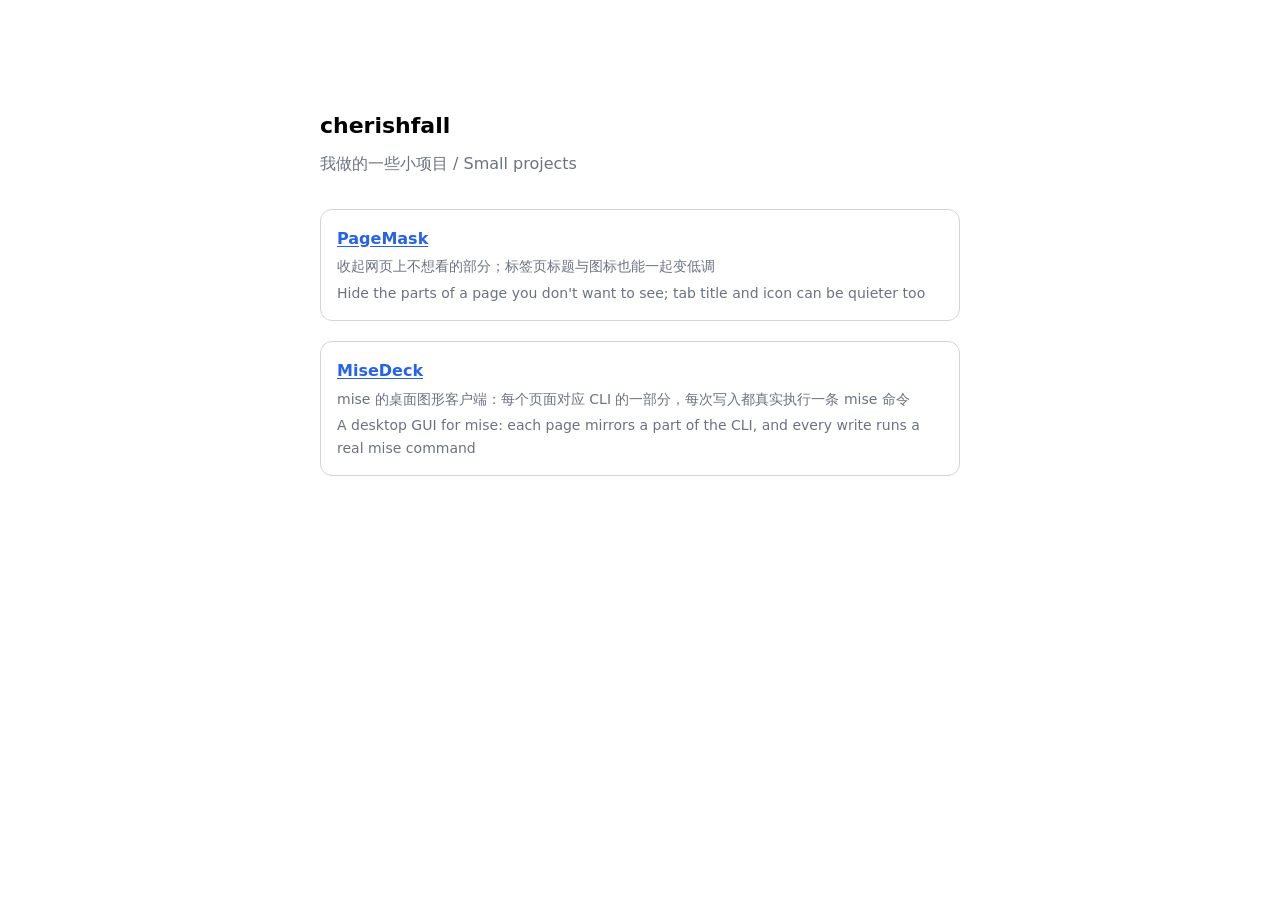
==== commit f7c4aa44: "feat(misedeck): 落地页与更新日志页（双语，mise 风格）" ====
--- a/index.html
+++ b/index.html
@@ -31,6 +31,11 @@
       <span class="desc" lang="zh-CN">收起网页上不想看的部分；标签页标题与图标也能一起变低调</span>
       <span class="desc" lang="en">Hide the parts of a page you don't want to see; tab title and icon can be quieter too</span>
     </li>
+    <li>
+      <a href="/misedeck/">MiseDeck</a>
+      <span class="desc" lang="zh-CN">mise 的桌面图形客户端：每个页面对应 CLI 的一部分，每次写入都真实执行一条 mise 命令</span>
+      <span class="desc" lang="en">A desktop GUI for mise: each page mirrors a part of the CLI, and every write runs a real mise command</span>
+    </li>
   </ul>
 </body>
 </html>
